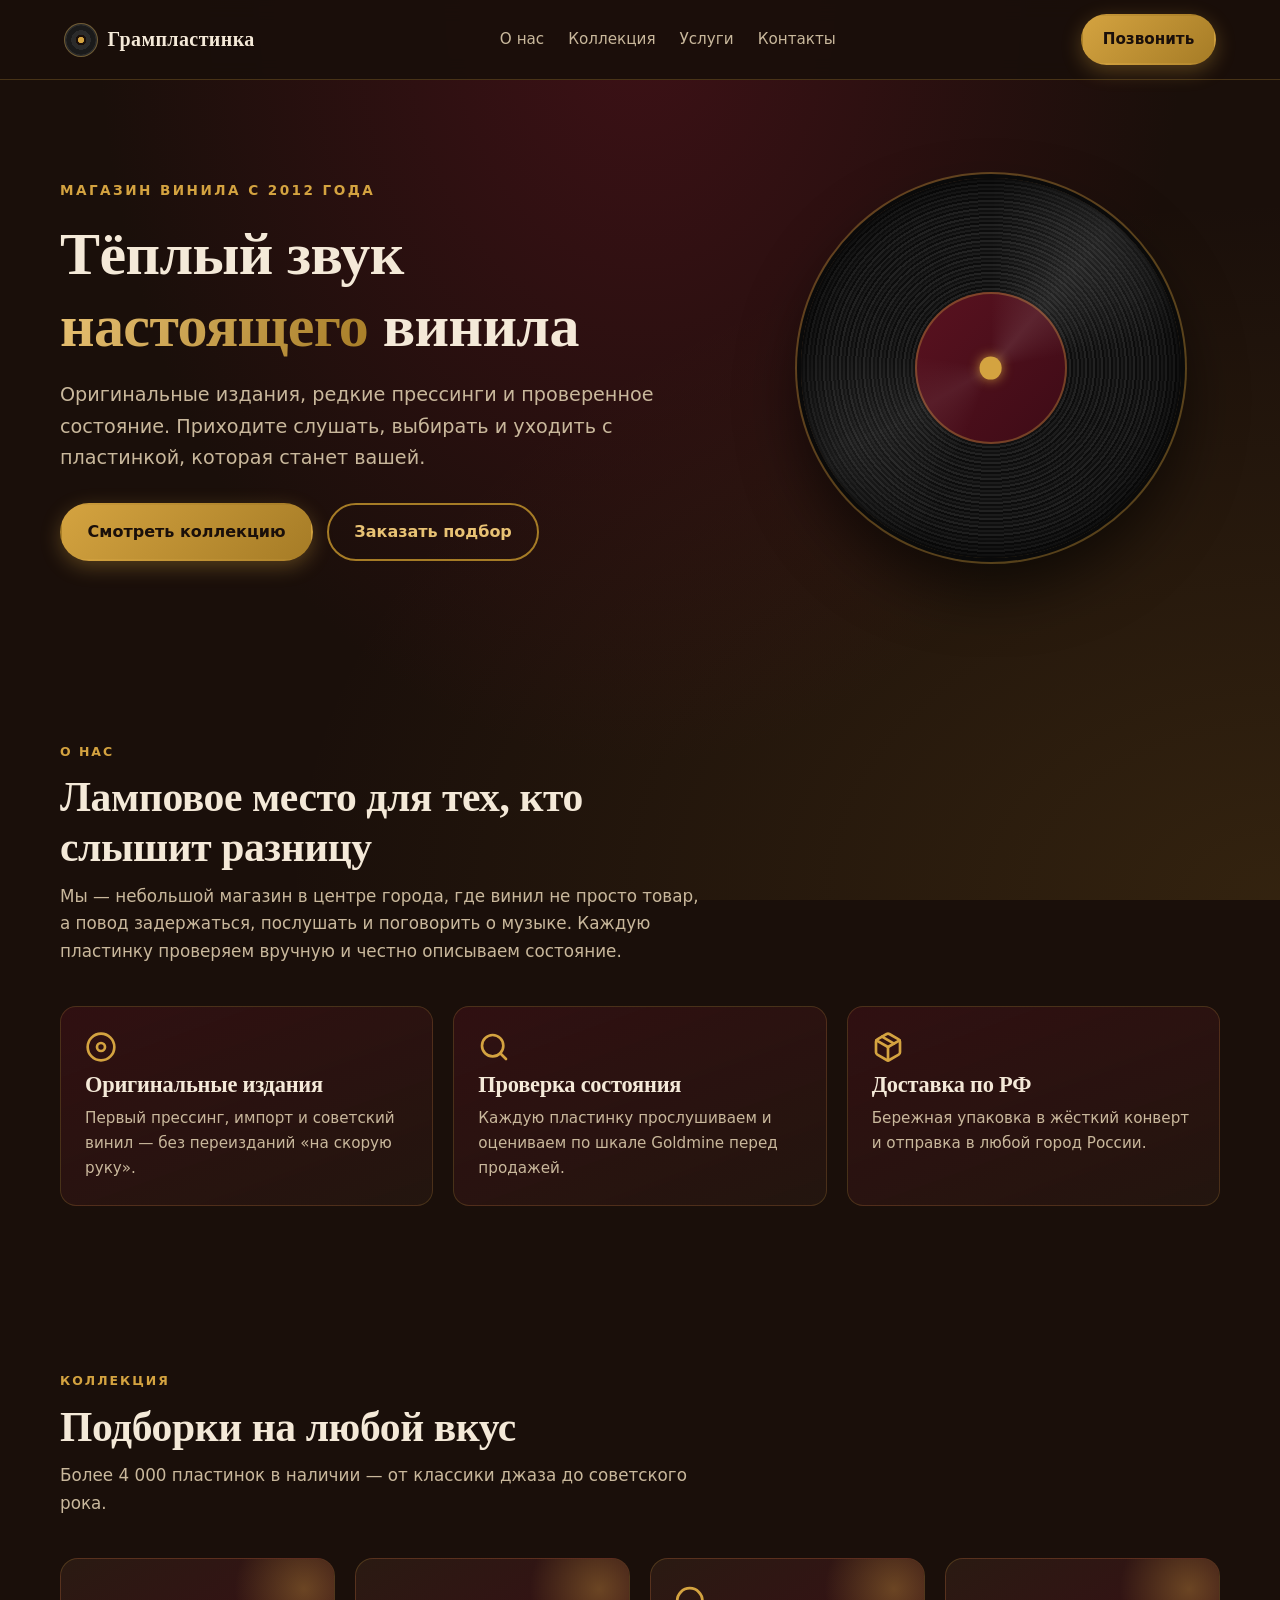
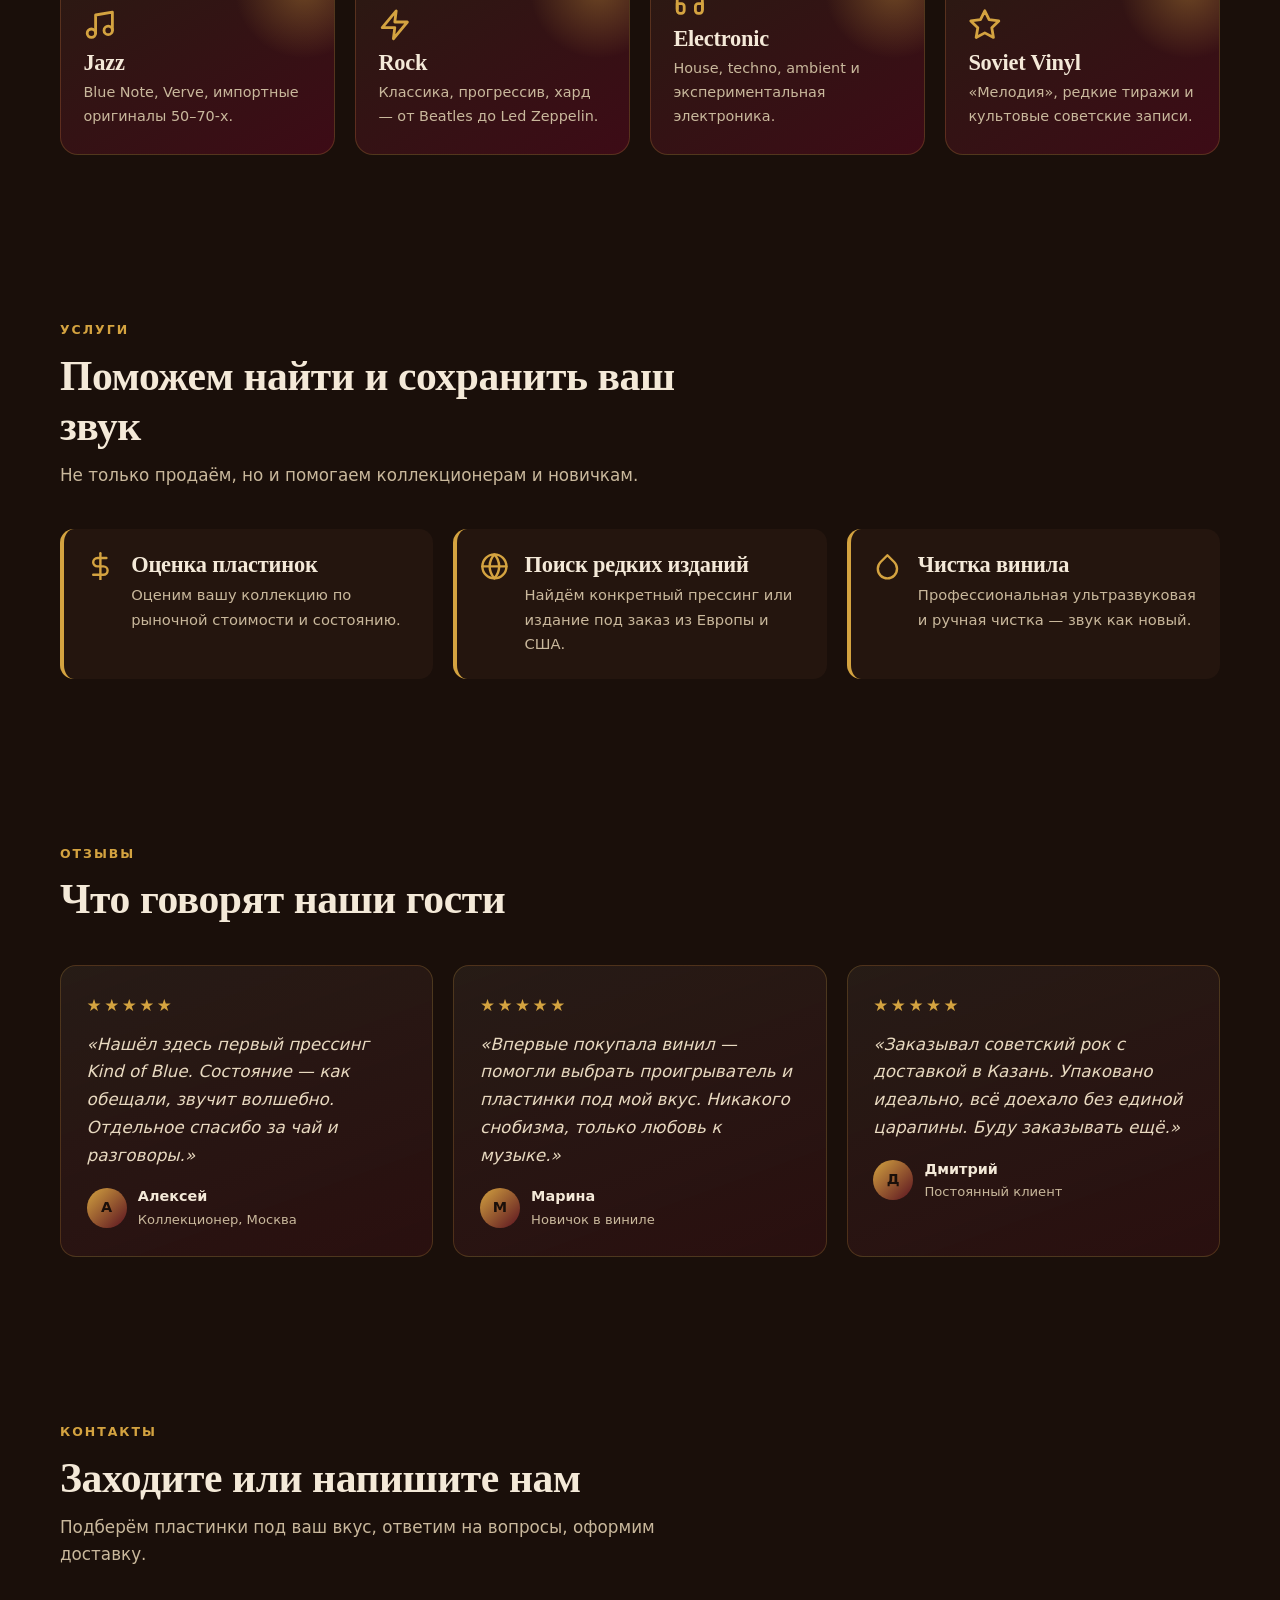
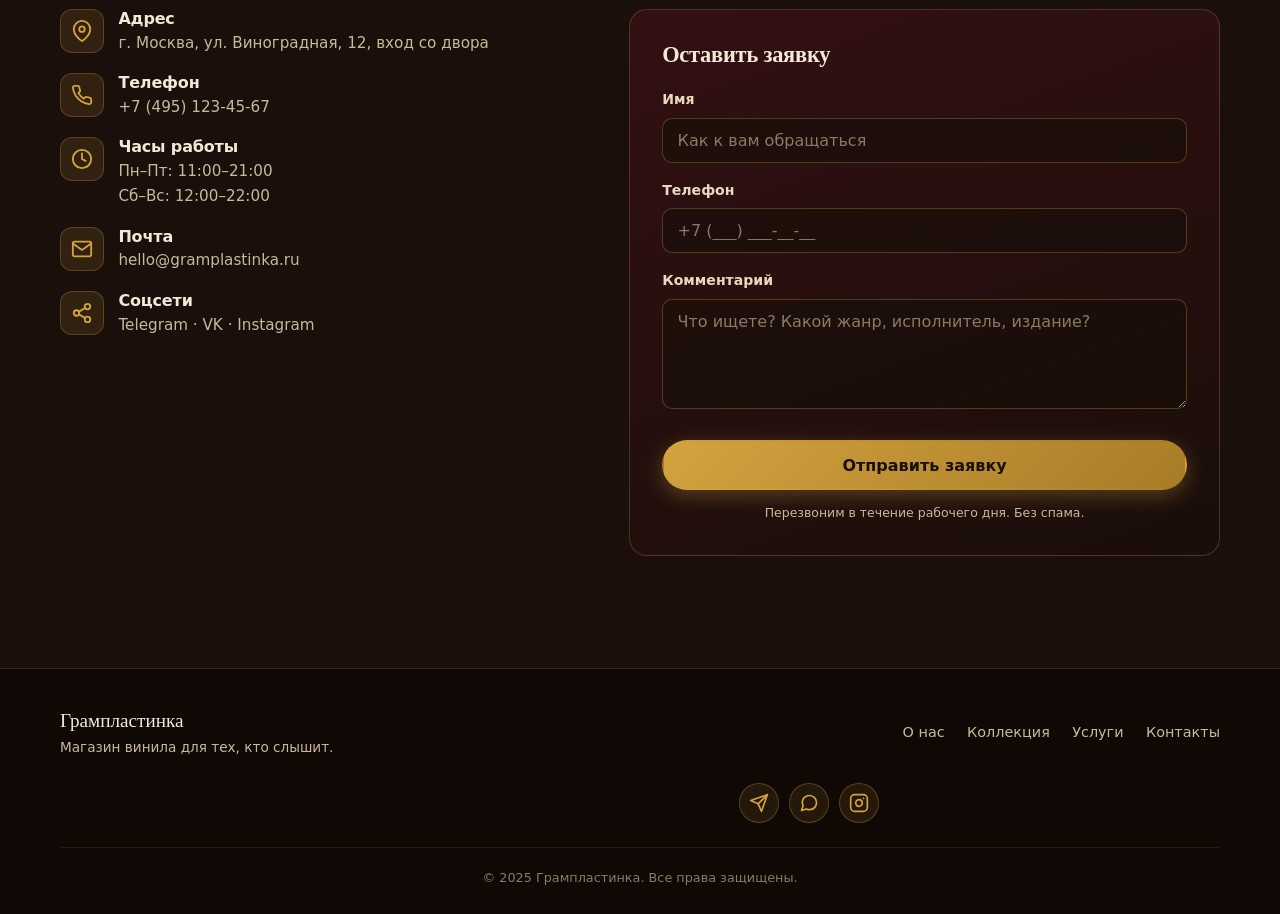
==== index.html @ df9590f8 "Добавлены файлы проекта" ====
<!DOCTYPE html>
<html lang="ru">
<head>
  <meta charset="UTF-8">
  <meta name="viewport" content="width=device-width, initial-scale=1.0">
  <title>Грампластинка — магазин винила в Москве | Оригинальные пластинки с 2012 года</title>
  <meta name="description" content="Винтажный магазин виниловых пластинок в Москве — оригинальные издания, проверка состояния по шкале Goldmine, доставка по РФ. Более 4 000 пластинок в наличии.">
  <meta name="theme-color" content="#1a0f0a">

  <!-- Канонический адрес страницы -->
  <link rel="canonical" href="https://gramplastinka.ru/">

  <!-- Favicon -->
  <link rel="icon" type="image/svg+xml" href="favicon.svg">
  <link rel="apple-touch-icon" href="favicon.svg">

  <!-- Open Graph (Facebook, ВКонтакте, Telegram, Одноклассники) -->
  <meta property="og:type" content="website">
  <meta property="og:site_name" content="Грампластинка">
  <meta property="og:locale" content="ru_RU">
  <meta property="og:url" content="https://gramplastinka.ru/">
  <meta property="og:title" content="Грампластинка — магазин винила в Москве">
  <meta property="og:description" content="Оригинальные издания, редкие прессинги и проверенное состояние. Более 4 000 пластинок: джаз, рок, электроника и советский винил. Доставка по РФ.">
  <meta property="og:image" content="https://gramplastinka.ru/favicon.svg">
  <!-- TODO: для идеальной карточки в соцсетях загрузите рекламное изображение 1200×630 (JPG/PNG)
       и замените им og:image и twitter:image ниже. -->

  <!-- Twitter Card -->
  <meta name="twitter:card" content="summary_large_image">
  <meta name="twitter:title" content="Грампластинка — магазин винила в Москве">
  <meta name="twitter:description" content="Оригинальные издания, редкие прессинги и проверенное состояние. Более 4 000 пластинок в наличии, доставка по РФ.">
  <meta name="twitter:image" content="https://gramplastinka.ru/favicon.svg">

  <!-- JSON-LD: локальный бизнес (Store) для Google и поисковых систем -->
  <script type="application/ld+json">
  {
    "@context": "https://schema.org",
    "@type": "Store",
    "name": "Грампластинка",
    "description": "Магазин виниловых пластинок: оригинальные издания, редкие прессинги, оценка и профессиональная чистка винила, доставка по России.",
    "url": "https://gramplastinka.ru/",
    "image": "https://gramplastinka.ru/favicon.svg",
    "telephone": "+7 495 123-45-67",
    "email": "hello@gramplastinka.ru",
    "priceRange": "₽₽",
    "currenciesAccepted": "RUB",
    "foundingDate": "2012",
    "address": {
      "@type": "PostalAddress",
      "streetAddress": "ул. Виноградная, 12",
      "addressLocality": "Москва",
      "addressRegion": "Москва",
      "addressCountry": "RU"
    },
    "openingHours": "Mo-Fr 11:00-21:00, Sa-Su 12:00-22:00",
    "openingHoursSpecification": [
      {
        "@type": "OpeningHoursSpecification",
        "dayOfWeek": ["Monday", "Tuesday", "Wednesday", "Thursday", "Friday"],
        "opens": "11:00",
        "closes": "21:00"
      },
      {
        "@type": "OpeningHoursSpecification",
        "dayOfWeek": ["Saturday", "Sunday"],
        "opens": "12:00",
        "closes": "22:00"
      }
    ],
    "sameAs": [
      "https://t.me/gramplastinka",
      "https://vk.com/gramplastinka",
      "https://www.instagram.com/gramplastinka"
    ]
  }
  </script>
  <style>
    /* ===== СБРОС И БАЗА ===== */
    *, *::before, *::after { box-sizing: border-box; margin: 0; padding: 0; }

    :root {
      --burgundy: #5a1220;
      --burgundy-dark: #3d0b16;
      --brown: #2a1a12;
      --brown-deep: #1a0f0a;
      --cream: #f4e9d8;
      --cream-soft: #e8d9c0;
      --gold: #d4a340;
      --gold-light: #e8c274;
      --gold-dark: #a67c26;
      --text: #f4e9d8;
      --text-muted: #c9b89c;
    }

    html { scroll-behavior: smooth; }

    body {
      font-family: system-ui, -apple-system, "Segoe UI", Roboto, sans-serif;
      font-size: clamp(0.95rem, 0.9rem + 0.3vw, 1.05rem);
      line-height: 1.65;
      color: var(--text);
      background-color: var(--brown-deep);
      background-image:
        radial-gradient(ellipse at top, rgba(90, 18, 32, 0.55), transparent 60%),
        radial-gradient(ellipse at bottom right, rgba(166, 124, 38, 0.18), transparent 55%);
      background-attachment: fixed;
      min-width: 320px;
    }

    h1, h2, h3 {
      font-family: Georgia, "Times New Roman", serif;
      line-height: 1.2;
      letter-spacing: -0.01em;
    }

    h1 { font-size: clamp(2rem, 1.3rem + 3.6vw, 3.75rem); }
    h2 { font-size: clamp(1.6rem, 1.2rem + 1.8vw, 2.6rem); }
    h3 { font-size: clamp(1.15rem, 1rem + 0.6vw, 1.4rem); }

    p { color: var(--text-muted); }

    a { color: var(--gold-light); text-decoration: none; transition: color 0.25s ease; }
    a:hover { color: var(--gold); }

    /* Фокус — заметная золотая обводка */
    a:focus-visible,
    button:focus-visible,
    input:focus-visible,
    textarea:focus-visible {
      outline: 3px solid var(--gold);
      outline-offset: 3px;
      border-radius: 4px;
    }

    img { max-width: 100%; display: block; }

    /* ===== КОНТЕЙНЕР ===== */
    .container {
      width: 100%;
      max-width: 1200px;
      margin: 0 auto;
      padding: 0 1.25rem;
    }

    /* ===== ОБЩИЕ КНОПКИ ===== */
    .btn {
      display: inline-block;
      padding: 0.85em 1.6em;
      font-family: inherit;
      font-size: 1rem;
      font-weight: 600;
      text-align: center;
      border-radius: 999px;
      border: 2px solid transparent;
      cursor: pointer;
      transition: transform 0.2s ease, box-shadow 0.25s ease, background 0.25s ease, color 0.25s ease, border-color 0.25s ease;
    }
    .btn-primary {
      background: linear-gradient(135deg, var(--gold), var(--gold-dark));
      color: var(--brown-deep);
      box-shadow: 0 6px 20px rgba(212, 163, 64, 0.32);
    }
    .btn-primary:hover {
      transform: translateY(-2px);
      box-shadow: 0 10px 28px rgba(212, 163, 64, 0.5);
      background: linear-gradient(135deg, var(--gold-light), var(--gold));
      color: var(--brown-deep);
    }
    .btn-ghost {
      background: transparent;
      color: var(--gold-light);
      border-color: var(--gold-dark);
    }
    .btn-ghost:hover {
      background: rgba(212, 163, 64, 0.12);
      color: var(--gold);
      border-color: var(--gold);
      transform: translateY(-2px);
    }

    /* ===== HEADER ===== */
    .site-header {
      position: sticky;
      top: 0;
      z-index: 50;
      background: rgba(26, 15, 10, 0.92);
      backdrop-filter: blur(10px);
      border-bottom: 1px solid rgba(212, 163, 64, 0.25);
    }

    .header-inner {
      display: flex;
      flex-wrap: wrap;
      align-items: center;
      gap: 0.75rem 1.25rem;
      padding: 0.85rem 1.25rem;
      max-width: 1200px;
      margin: 0 auto;
    }

    /* Логотип */
    .logo {
      display: flex;
      align-items: center;
      gap: 0.6rem;
      font-family: Georgia, serif;
      font-size: 1.25rem;
      font-weight: 700;
      color: var(--cream);
      letter-spacing: 0.02em;
      flex-shrink: 0;
    }
    .logo:hover { color: var(--gold-light); }

    .logo-vinyl {
      width: 34px;
      height: 34px;
      border-radius: 50%;
      background:
        radial-gradient(circle at center, var(--gold) 0 12%, var(--brown-deep) 13% 22%, #2b2b2b 23% 40%, #1a1a1a 41% 60%, #2b2b2b 61% 80%, var(--brown-deep) 81%);
      box-shadow: inset 0 0 0 1px rgba(212, 163, 64, 0.4);
      flex-shrink: 0;
    }

    /* Навигация — flex-wrap на мобильных, аккуратный ряд на десктопе */
    .main-nav {
      order: 3;
      flex-basis: 100%;
      width: 100%;
    }
    .main-nav ul {
      display: flex;
      flex-wrap: wrap;
      gap: 0.25rem 1.1rem;
      list-style: none;
      justify-content: center;
      padding: 0.4rem 0 0.2rem;
      border-top: 1px solid rgba(212, 163, 64, 0.15);
    }
    .main-nav a {
      display: block;
      padding: 0.4rem 0.2rem;
      font-size: 0.95rem;
      font-weight: 500;
      color: var(--text-muted);
      position: relative;
    }
    .main-nav a::after {
      content: "";
      position: absolute;
      left: 0; bottom: 0;
      width: 0;
      height: 2px;
      background: var(--gold);
      transition: width 0.25s ease;
    }
    .main-nav a:hover { color: var(--cream); }
    .main-nav a:hover::after { width: 100%; }

    .header-cta { margin-left: auto; padding: 0.7em 1.3em; font-size: 0.95rem; }

    /* ===== HERO ===== */
    .hero {
      position: relative;
      overflow: hidden;
      padding: clamp(3rem, 8vw, 6rem) 0;
    }
    .hero-inner {
      display: grid;
      gap: 2.5rem;
      align-items: center;
    }
    .hero-eyebrow {
      display: inline-block;
      font-size: 0.85rem;
      font-weight: 600;
      letter-spacing: 0.18em;
      text-transform: uppercase;
      color: var(--gold);
      margin-bottom: 1rem;
    }
    .hero h1 {
      color: var(--cream);
      margin-bottom: 1.1rem;
    }
    .hero h1 em {
      font-style: normal;
      background: linear-gradient(120deg, var(--gold-light), var(--gold-dark));
      -webkit-background-clip: text;
      background-clip: text;
      -webkit-text-fill-color: transparent;
      color: var(--gold);
    }
    .hero-sub {
      font-size: clamp(1rem, 0.95rem + 0.4vw, 1.2rem);
      max-width: 52ch;
      margin-bottom: 1.8rem;
    }
    .hero-actions {
      display: flex;
      flex-wrap: wrap;
      gap: 0.85rem;
    }

    /* Визуал — виниловая пластинка на CSS */
    .hero-visual {
      display: flex;
      justify-content: center;
      align-items: center;
      position: relative;
    }
    .vinyl {
      width: clamp(220px, 60vw, 380px);
      aspect-ratio: 1;
      border-radius: 50%;
      position: relative;
      background:
        repeating-radial-gradient(circle at center,
          #0d0d0d 0 2px,
          #1c1c1c 2px 4px,
          #111 4px 6px,
          #222 6px 8px);
      box-shadow:
        0 0 0 4px #0a0a0a,
        0 0 0 6px rgba(212, 163, 64, 0.35),
        0 30px 60px rgba(0, 0, 0, 0.6),
        inset 0 0 40px rgba(0, 0, 0, 0.8);
      animation: spin 22s linear infinite;
    }
    .vinyl::before {
      content: "";
      position: absolute;
      inset: 30%;
      border-radius: 50%;
      background: linear-gradient(135deg, var(--burgundy), var(--burgundy-dark));
      box-shadow: inset 0 0 0 2px rgba(212, 163, 64, 0.35);
    }
    .vinyl::after {
      content: "";
      position: absolute;
      top: 50%; left: 50%;
      width: 6%;
      aspect-ratio: 1;
      border-radius: 50%;
      background: var(--gold);
      transform: translate(-50%, -50%);
      box-shadow: 0 0 12px rgba(212, 163, 64, 0.8);
    }
    .vinyl-shine {
      position: absolute;
      inset: 0;
      border-radius: 50%;
      background: conic-gradient(from 0deg,
        transparent 0deg,
        rgba(255, 255, 255, 0.09) 40deg,
        transparent 80deg,
        transparent 200deg,
        rgba(255, 255, 255, 0.06) 240deg,
        transparent 280deg);
      pointer-events: none;
      animation: spin 22s linear infinite;
    }
    @keyframes spin { to { transform: rotate(360deg); } }
    @media (prefers-reduced-motion: reduce) {
      .vinyl, .vinyl-shine { animation: none; }
    }

    /* ===== СЕКЦИИ ===== */
    section { padding: clamp(2.8rem, 7vw, 5rem) 0; scroll-margin-top: 80px; }

    .section-head {
      max-width: 60ch;
      margin-bottom: 2.5rem;
    }
    .section-head h2 { color: var(--cream); margin-bottom: 0.6rem; }
    .section-tag {
      display: inline-block;
      font-size: 0.78rem;
      font-weight: 700;
      letter-spacing: 0.16em;
      text-transform: uppercase;
      color: var(--gold);
      margin-bottom: 0.7rem;
    }

    /* ===== О МАГАЗИНЕ ===== */
    .about-grid {
      display: grid;
      gap: 1.25rem;
      margin-top: 2rem;
    }
    .feature {
      background: linear-gradient(160deg, rgba(90, 18, 32, 0.35), rgba(42, 26, 18, 0.6));
      border: 1px solid rgba(212, 163, 64, 0.2);
      border-radius: 16px;
      padding: 1.5rem;
      transition: transform 0.25s ease, border-color 0.25s ease, box-shadow 0.25s ease;
    }
    .feature:hover {
      transform: translateY(-4px);
      border-color: rgba(212, 163, 64, 0.5);
      box-shadow: 0 14px 30px rgba(0, 0, 0, 0.35);
    }
    .feature-icon {
      width: 2rem;
      height: 2rem;
      display: block;
      margin-bottom: 0.6rem;
      color: var(--gold);
    }
    .feature h3 { color: var(--cream); margin-bottom: 0.4rem; }
    .feature p { font-size: 0.95rem; }

    /* ===== КОЛЛЕКЦИЯ ===== */
    .collection-grid {
      display: grid;
      gap: 1.25rem;
      grid-template-columns: 1fr;
    }
    .genre-card {
      position: relative;
      border-radius: 18px;
      padding: 1.6rem 1.4rem;
      overflow: hidden;
      border: 1px solid rgba(212, 163, 64, 0.22);
      background: linear-gradient(150deg, var(--brown) 0%, var(--burgundy-dark) 100%);
      transition: transform 0.3s ease, box-shadow 0.3s ease, border-color 0.3s ease;
      min-height: 180px;
      display: flex;
      flex-direction: column;
      justify-content: flex-end;
    }
    .genre-card::before {
      content: "";
      position: absolute;
      top: -40px; right: -40px;
      width: 140px; height: 140px;
      border-radius: 50%;
      background: radial-gradient(circle, rgba(212, 163, 64, 0.35), transparent 70%);
      transition: transform 0.4s ease;
    }
    .genre-card:hover {
      transform: translateY(-6px);
      border-color: var(--gold);
      box-shadow: 0 18px 40px rgba(0, 0, 0, 0.45);
    }
    .genre-card:hover::before { transform: scale(1.4); }
    .genre-icon { width: 2.1rem; height: 2.1rem; display: block; margin-bottom: 0.5rem; color: var(--gold); }
    .genre-card h3 { color: var(--cream); position: relative; }
    .genre-card p { font-size: 0.9rem; position: relative; margin-top: 0.3rem; }

    /* ===== УСЛУГИ ===== */
    .services-grid {
      display: grid;
      gap: 1.25rem;
    }
    .service {
      display: flex;
      gap: 1rem;
      align-items: flex-start;
      padding: 1.4rem;
      border-radius: 14px;
      background: rgba(42, 26, 18, 0.65);
      border-left: 4px solid var(--gold);
      transition: background 0.25s ease, transform 0.25s ease;
    }
    .service:hover {
      background: rgba(90, 18, 32, 0.45);
      transform: translateX(4px);
    }
    .service-icon { width: 1.8rem; height: 1.8rem; flex-shrink: 0; color: var(--gold); }
    .service h3 { color: var(--cream); margin-bottom: 0.3rem; }
    .service p { font-size: 0.92rem; }

    /* ===== ОТЗЫВЫ ===== */
    .reviews-grid {
      display: grid;
      gap: 1.25rem;
    }
    .review {
      background: linear-gradient(160deg, rgba(244, 233, 216, 0.06), rgba(90, 18, 32, 0.25));
      border: 1px solid rgba(212, 163, 64, 0.22);
      border-radius: 16px;
      padding: 1.6rem;
      transition: border-color 0.25s ease, transform 0.25s ease;
    }
    .review:hover { border-color: var(--gold); transform: translateY(-3px); }
    .review-stars { color: var(--gold); letter-spacing: 0.15em; margin-bottom: 0.7rem; }
    .review-text { color: var(--cream-soft); font-style: italic; margin-bottom: 1rem; }
    .review-author {
      display: flex;
      align-items: center;
      gap: 0.7rem;
      font-size: 0.9rem;
    }
    .review-avatar {
      width: 40px; height: 40px;
      border-radius: 50%;
      display: grid;
      place-items: center;
      background: linear-gradient(135deg, var(--gold), var(--burgundy));
      color: var(--brown-deep);
      font-weight: 700;
      flex-shrink: 0;
    }
    .review-name { color: var(--cream); font-weight: 600; }
    .review-role { color: var(--text-muted); font-size: 0.82rem; }

    /* ===== КОНТАКТЫ ===== */
    .contact-wrap {
      display: grid;
      gap: 2rem;
    }
    .contact-info { display: grid; gap: 1.1rem; }
    .contact-item {
      display: flex;
      gap: 0.9rem;
      align-items: flex-start;
    }
    .contact-item .ci-icon {
      width: 44px; height: 44px;
      display: grid;
      place-items: center;
      border-radius: 12px;
      background: rgba(212, 163, 64, 0.12);
      border: 1px solid rgba(212, 163, 64, 0.28);
      flex-shrink: 0;
      color: var(--gold);
    }
    .ci-icon svg { width: 22px; height: 22px; }
    .contact-item h3 {
      font-size: 1rem;
      color: var(--cream);
      margin-bottom: 0.15rem;
      font-family: system-ui, sans-serif;
      font-weight: 600;
    }
    .contact-item p, .contact-item a { font-size: 0.95rem; color: var(--text-muted); }
    .contact-item a:hover { color: var(--gold); }

    /* Форма */
    .contact-form {
      background: linear-gradient(160deg, rgba(90, 18, 32, 0.4), rgba(26, 15, 10, 0.7));
      border: 1px solid rgba(212, 163, 64, 0.25);
      border-radius: 18px;
      padding: clamp(1.4rem, 4vw, 2rem);
    }
    .contact-form h3 { color: var(--cream); margin-bottom: 1.2rem; }
    .form-field { margin-bottom: 1rem; }
    .form-field label {
      display: block;
      font-size: 0.88rem;
      font-weight: 600;
      color: var(--cream-soft);
      margin-bottom: 0.4rem;
    }
    .form-field input,
    .form-field textarea {
      width: 100%;
      padding: 0.75rem 0.9rem;
      font-family: inherit;
      font-size: 1rem;
      color: var(--cream);
      background: rgba(26, 15, 10, 0.75);
      border: 1px solid rgba(212, 163, 64, 0.3);
      border-radius: 10px;
      transition: border-color 0.2s ease, background 0.2s ease;
    }
    .form-field input::placeholder,
    .form-field textarea::placeholder { color: #8a7a63; }
    .form-field input:focus,
    .form-field textarea:focus {
      border-color: var(--gold);
      background: rgba(26, 15, 10, 0.95);
      outline: none;
    }
    .form-field textarea { resize: vertical; min-height: 110px; }
    .contact-form .btn { width: 100%; margin-top: 0.4rem; }
    .form-note { font-size: 0.78rem; color: var(--text-muted); margin-top: 0.8rem; text-align: center; }

    /* ===== FOOTER ===== */
    .site-footer {
      background: rgba(15, 8, 5, 0.9);
      border-top: 1px solid rgba(212, 163, 64, 0.2);
      padding: 2.2rem 0 1.6rem;
      margin-top: 2rem;
    }
    .footer-inner {
      display: grid;
      gap: 1.5rem;
      text-align: center;
    }
    .footer-brand {
      font-family: Georgia, serif;
      font-size: 1.2rem;
      color: var(--cream);
      margin-bottom: 0.4rem;
    }
    .footer-links {
      display: flex;
      flex-wrap: wrap;
      gap: 0.6rem 1.4rem;
      justify-content: center;
      list-style: none;
    }
    .footer-links a { color: var(--text-muted); font-size: 0.9rem; }
    .footer-links a:hover { color: var(--gold); }
    .footer-social {
      display: flex;
      gap: 0.6rem;
      justify-content: center;
    }
    .footer-social a {
      width: 40px; height: 40px;
      display: grid;
      place-items: center;
      border-radius: 50%;
      background: rgba(212, 163, 64, 0.1);
      border: 1px solid rgba(212, 163, 64, 0.3);
      color: var(--gold);
      transition: background 0.25s ease, transform 0.25s ease;
    }
    .footer-social a svg { width: 20px; height: 20px; }
    .footer-social a:hover { background: rgba(212, 163, 64, 0.25); transform: translateY(-3px); }
    .footer-copy {
      font-size: 0.8rem;
      color: #8a7a63;
      padding-top: 1.2rem;
      border-top: 1px solid rgba(212, 163, 64, 0.12);
    }

    /* ===== АДАПТИВ: ПЛАНШЕТ (≥768px) ===== */
    @media (min-width: 768px) {
      .header-inner { flex-wrap: nowrap; padding: 0.9rem 1.5rem; }
      .main-nav { order: 0; flex-basis: auto; width: auto; margin: 0 auto; }
      .main-nav ul { border-top: none; padding: 0; }
      .header-cta { margin-left: 0; }

      .hero-inner { grid-template-columns: 1.15fr 0.85fr; gap: 3rem; }

      .about-grid { grid-template-columns: repeat(3, 1fr); }
      .collection-grid { grid-template-columns: repeat(2, 1fr); }
      .services-grid { grid-template-columns: repeat(2, 1fr); }
      .reviews-grid { grid-template-columns: repeat(2, 1fr); }

      .contact-wrap { grid-template-columns: 1fr 1.1fr; align-items: start; }

      .footer-inner { grid-template-columns: 1fr auto; text-align: left; align-items: center; }
      .footer-brand { margin-bottom: 0; }
      .footer-center { text-align: center; }
      .footer-social { justify-content: flex-end; }
      .footer-copy { grid-column: 1 / -1; text-align: center; }
    }

    /* ===== АДАПТИВ: ДЕСКТОП (≥1200px) ===== */
    @media (min-width: 1200px) {
      .collection-grid { grid-template-columns: repeat(4, 1fr); }
      .services-grid { grid-template-columns: repeat(3, 1fr); }
      .reviews-grid { grid-template-columns: repeat(3, 1fr); }
      .hero-inner { gap: 5rem; }
    }

    /* Уважение к reduced-motion */
    @media (prefers-reduced-motion: reduce) {
      html { scroll-behavior: auto; }
      * { transition: none !important; }
    }
  </style>
</head>
<body>

  <!-- ===== HEADER / НАВИГАЦИЯ ===== -->
  <header class="site-header">
    <div class="header-inner">
      <a href="#top" class="logo" aria-label="Грампластинка — на главную">
        <span class="logo-vinyl" aria-hidden="true"></span>
        Грампластинка
      </a>

      <nav class="main-nav" aria-label="Основная навигация">
        <ul>
          <li><a href="#about">О нас</a></li>
          <li><a href="#collection">Коллекция</a></li>
          <li><a href="#services">Услуги</a></li>
          <li><a href="#contacts">Контакты</a></li>
        </ul>
      </nav>

      <a href="#contacts" class="btn btn-primary header-cta">Позвонить</a>
    </div>
  </header>

  <main id="top">

    <!-- ===== HERO ===== -->
    <section class="hero" aria-labelledby="hero-title">
      <div class="container hero-inner">
        <div class="hero-text">
          <span class="hero-eyebrow">Магазин винила с 2012 года</span>
          <h1 id="hero-title">Тёплый звук <em>настоящего</em> винила</h1>
          <p class="hero-sub">
            Оригинальные издания, редкие прессинги и проверенное состояние.
            Приходите слушать, выбирать и уходить с пластинкой, которая станет вашей.
          </p>
          <div class="hero-actions">
            <a href="#collection" class="btn btn-primary">Смотреть коллекцию</a>
            <a href="#contacts" class="btn btn-ghost">Заказать подбор</a>
          </div>
        </div>

        <!-- Визуал: пластинка на чистом CSS -->
        <div class="hero-visual" aria-hidden="true">
          <div class="vinyl">
            <span class="vinyl-shine"></span>
          </div>
        </div>
      </div>
    </section>

    <!-- ===== О МАГАЗИНЕ ===== -->
    <section id="about" aria-labelledby="about-title">
      <div class="container">
        <div class="section-head">
          <span class="section-tag">О нас</span>
          <h2 id="about-title">Ламповое место для тех, кто слышит разницу</h2>
          <p>
            Мы — небольшой магазин в центре города, где винил не просто товар, а повод
            задержаться, послушать и поговорить о музыке. Каждую пластинку проверяем
            вручную и честно описываем состояние.
          </p>
        </div>

        <div class="about-grid">
          <article class="feature">
            <svg class="feature-icon" viewBox="0 0 24 24" fill="none" stroke="currentColor" stroke-width="2" stroke-linecap="round" stroke-linejoin="round" aria-hidden="true"><circle cx="12" cy="12" r="10"></circle><circle cx="12" cy="12" r="3"></circle></svg>
            <h3>Оригинальные издания</h3>
            <p>Первый прессинг, импорт и советский винил — без переизданий «на скорую руку».</p>
          </article>
          <article class="feature">
            <svg class="feature-icon" viewBox="0 0 24 24" fill="none" stroke="currentColor" stroke-width="2" stroke-linecap="round" stroke-linejoin="round" aria-hidden="true"><circle cx="11" cy="11" r="8"></circle><line x1="21" y1="21" x2="16.65" y2="16.65"></line></svg>
            <h3>Проверка состояния</h3>
            <p>Каждую пластинку прослушиваем и оцениваем по шкале Goldmine перед продажей.</p>
          </article>
          <article class="feature">
            <svg class="feature-icon" viewBox="0 0 24 24" fill="none" stroke="currentColor" stroke-width="2" stroke-linecap="round" stroke-linejoin="round" aria-hidden="true"><line x1="16.5" y1="9.4" x2="7.5" y2="4.21"></line><path d="M21 16V8a2 2 0 0 0-1-1.73l-7-4a2 2 0 0 0-2 0l-7 4A2 2 0 0 0 3 8v8a2 2 0 0 0 1 1.73l7 4a2 2 0 0 0 2 0l7-4A2 2 0 0 0 21 16z"></path><polyline points="3.27 6.96 12 12.01 20.73 6.96"></polyline><line x1="12" y1="22.08" x2="12" y2="12"></line></svg>
            <h3>Доставка по РФ</h3>
            <p>Бережная упаковка в жёсткий конверт и отправка в любой город России.</p>
          </article>
        </div>
      </div>
    </section>

    <!-- ===== КОЛЛЕКЦИЯ / КАТЕГОРИИ ===== -->
    <section id="collection" aria-labelledby="collection-title">
      <div class="container">
        <div class="section-head">
          <span class="section-tag">Коллекция</span>
          <h2 id="collection-title">Подборки на любой вкус</h2>
          <p>Более 4 000 пластинок в наличии — от классики джаза до советского рока.</p>
        </div>

        <div class="collection-grid">
          <article class="genre-card">
            <svg class="genre-icon" viewBox="0 0 24 24" fill="none" stroke="currentColor" stroke-width="2" stroke-linecap="round" stroke-linejoin="round" aria-hidden="true"><path d="M9 18V5l12-2v13"></path><circle cx="6" cy="18" r="3"></circle><circle cx="18" cy="16" r="3"></circle></svg>
            <h3>Jazz</h3>
            <p>Blue Note, Verve, импортные оригиналы 50–70-х.</p>
          </article>
          <article class="genre-card">
            <svg class="genre-icon" viewBox="0 0 24 24" fill="none" stroke="currentColor" stroke-width="2" stroke-linecap="round" stroke-linejoin="round" aria-hidden="true"><polygon points="13 2 3 14 12 14 11 22 21 10 12 10 13 2"></polygon></svg>
            <h3>Rock</h3>
            <p>Классика, прогрессив, хард — от Beatles до Led Zeppelin.</p>
          </article>
          <article class="genre-card">
            <svg class="genre-icon" viewBox="0 0 24 24" fill="none" stroke="currentColor" stroke-width="2" stroke-linecap="round" stroke-linejoin="round" aria-hidden="true"><path d="M3 18v-6a9 9 0 0 1 18 0v6"></path><path d="M21 19a2 2 0 0 1-2 2h-1a2 2 0 0 1-2-2v-3a2 2 0 0 1 2-2h3zM3 19a2 2 0 0 0 2 2h1a2 2 0 0 0 2-2v-3a2 2 0 0 0-2-2H3z"></path></svg>
            <h3>Electronic</h3>
            <p>House, techno, ambient и экспериментальная электроника.</p>
          </article>
          <article class="genre-card">
            <svg class="genre-icon" viewBox="0 0 24 24" fill="none" stroke="currentColor" stroke-width="2" stroke-linecap="round" stroke-linejoin="round" aria-hidden="true"><polygon points="12 2 15.09 8.26 22 9.27 17 14.14 18.18 21.02 12 17.77 5.82 21.02 7 14.14 2 9.27 8.91 8.26 12 2"></polygon></svg>
            <h3>Soviet Vinyl</h3>
            <p>«Мелодия», редкие тиражи и культовые советские записи.</p>
          </article>
        </div>
      </div>
    </section>

    <!-- ===== УСЛУГИ ===== -->
    <section id="services" aria-labelledby="services-title">
      <div class="container">
        <div class="section-head">
          <span class="section-tag">Услуги</span>
          <h2 id="services-title">Поможем найти и сохранить ваш звук</h2>
          <p>Не только продаём, но и помогаем коллекционерам и новичкам.</p>
        </div>

        <div class="services-grid">
          <article class="service">
            <svg class="service-icon" viewBox="0 0 24 24" fill="none" stroke="currentColor" stroke-width="2" stroke-linecap="round" stroke-linejoin="round" aria-hidden="true"><line x1="12" y1="1" x2="12" y2="23"></line><path d="M17 5H9.5a3.5 3.5 0 0 0 0 7h5a3.5 3.5 0 0 1 0 7H6"></path></svg>
            <div>
              <h3>Оценка пластинок</h3>
              <p>Оценим вашу коллекцию по рыночной стоимости и состоянию.</p>
            </div>
          </article>
          <article class="service">
            <svg class="service-icon" viewBox="0 0 24 24" fill="none" stroke="currentColor" stroke-width="2" stroke-linecap="round" stroke-linejoin="round" aria-hidden="true"><circle cx="12" cy="12" r="10"></circle><line x1="2" y1="12" x2="22" y2="12"></line><path d="M12 2a15.3 15.3 0 0 1 4 10 15.3 15.3 0 0 1-4 10 15.3 15.3 0 0 1-4-10 15.3 15.3 0 0 1 4-10z"></path></svg>
            <div>
              <h3>Поиск редких изданий</h3>
              <p>Найдём конкретный прессинг или издание под заказ из Европы и США.</p>
            </div>
          </article>
          <article class="service">
            <svg class="service-icon" viewBox="0 0 24 24" fill="none" stroke="currentColor" stroke-width="2" stroke-linecap="round" stroke-linejoin="round" aria-hidden="true"><path d="M12 2.69l5.66 5.66a8 8 0 1 1-11.31 0z"></path></svg>
            <div>
              <h3>Чистка винила</h3>
              <p>Профессиональная ультразвуковая и ручная чистка — звук как новый.</p>
            </div>
          </article>
        </div>
      </div>
    </section>

    <!-- ===== ОТЗЫВЫ ===== -->
    <section id="reviews" aria-labelledby="reviews-title">
      <div class="container">
        <div class="section-head">
          <span class="section-tag">Отзывы</span>
          <h2 id="reviews-title">Что говорят наши гости</h2>
        </div>

        <div class="reviews-grid">
          <article class="review">
            <div class="review-stars" aria-label="Оценка 5 из 5">★★★★★</div>
            <p class="review-text">
              «Нашёл здесь первый прессинг Kind of Blue. Состояние — как обещали,
              звучит волшебно. Отдельное спасибо за чай и разговоры.»
            </p>
            <div class="review-author">
              <span class="review-avatar" aria-hidden="true">А</span>
              <div>
                <div class="review-name">Алексей</div>
                <div class="review-role">Коллекционер, Москва</div>
              </div>
            </div>
          </article>

          <article class="review">
            <div class="review-stars" aria-label="Оценка 5 из 5">★★★★★</div>
            <p class="review-text">
              «Впервые покупала винил — помогли выбрать проигрыватель и пластинки
              под мой вкус. Никакого снобизма, только любовь к музыке.»
            </p>
            <div class="review-author">
              <span class="review-avatar" aria-hidden="true">М</span>
              <div>
                <div class="review-name">Марина</div>
                <div class="review-role">Новичок в виниле</div>
              </div>
            </div>
          </article>

          <article class="review">
            <div class="review-stars" aria-label="Оценка 5 из 5">★★★★★</div>
            <p class="review-text">
              «Заказывал советский рок с доставкой в Казань. Упаковано идеально,
              всё доехало без единой царапины. Буду заказывать ещё.»
            </p>
            <div class="review-author">
              <span class="review-avatar" aria-hidden="true">Д</span>
              <div>
                <div class="review-name">Дмитрий</div>
                <div class="review-role">Постоянный клиент</div>
              </div>
            </div>
          </article>
        </div>
      </div>
    </section>

    <!-- ===== КОНТАКТЫ / ФОРМА ===== -->
    <section id="contacts" aria-labelledby="contacts-title">
      <div class="container">
        <div class="section-head">
          <span class="section-tag">Контакты</span>
          <h2 id="contacts-title">Заходите или напишите нам</h2>
          <p>Подберём пластинки под ваш вкус, ответим на вопросы, оформим доставку.</p>
        </div>

        <div class="contact-wrap">
          <!-- Контактная информация -->
          <address class="contact-info" style="font-style: normal;">
            <div class="contact-item">
              <span class="ci-icon" aria-hidden="true"><svg viewBox="0 0 24 24" fill="none" stroke="currentColor" stroke-width="2" stroke-linecap="round" stroke-linejoin="round"><path d="M21 10c0 7-9 13-9 13s-9-6-9-13a9 9 0 0 1 18 0z"></path><circle cx="12" cy="10" r="3"></circle></svg></span>
              <div>
                <h3>Адрес</h3>
                <p>г. Москва, ул. Виноградная, 12, вход со двора</p>
              </div>
            </div>
            <div class="contact-item">
              <span class="ci-icon" aria-hidden="true"><svg viewBox="0 0 24 24" fill="none" stroke="currentColor" stroke-width="2" stroke-linecap="round" stroke-linejoin="round"><path d="M22 16.92v3a2 2 0 0 1-2.18 2 19.79 19.79 0 0 1-8.63-3.07 19.5 19.5 0 0 1-6-6 19.79 19.79 0 0 1-3.07-8.67A2 2 0 0 1 4.11 2h3a2 2 0 0 1 2 1.72 12.84 12.84 0 0 0 .7 2.81 2 2 0 0 1-.45 2.11L8.09 9.91a16 16 0 0 0 6 6l1.27-1.27a2 2 0 0 1 2.11-.45 12.84 12.84 0 0 0 2.81.7A2 2 0 0 1 22 16.92z"></path></svg></span>
              <div>
                <h3>Телефон</h3>
                <p><a href="tel:+74951234567">+7 (495) 123-45-67</a></p>
              </div>
            </div>
            <div class="contact-item">
              <span class="ci-icon" aria-hidden="true"><svg viewBox="0 0 24 24" fill="none" stroke="currentColor" stroke-width="2" stroke-linecap="round" stroke-linejoin="round"><circle cx="12" cy="12" r="10"></circle><polyline points="12 6 12 12 16 14"></polyline></svg></span>
              <div>
                <h3>Часы работы</h3>
                <p>Пн–Пт: 11:00–21:00<br>Сб–Вс: 12:00–22:00</p>
              </div>
            </div>
            <div class="contact-item">
              <span class="ci-icon" aria-hidden="true"><svg viewBox="0 0 24 24" fill="none" stroke="currentColor" stroke-width="2" stroke-linecap="round" stroke-linejoin="round"><path d="M4 4h16c1.1 0 2 .9 2 2v12c0 1.1-.9 2-2 2H4c-1.1 0-2-.9-2-2V6c0-1.1.9-2 2-2z"></path><polyline points="22,6 12,13 2,6"></polyline></svg></span>
              <div>
                <h3>Почта</h3>
                <p><a href="mailto:hello@gramplastinka.ru">hello@gramplastinka.ru</a></p>
              </div>
            </div>
            <div class="contact-item">
              <span class="ci-icon" aria-hidden="true"><svg viewBox="0 0 24 24" fill="none" stroke="currentColor" stroke-width="2" stroke-linecap="round" stroke-linejoin="round"><circle cx="18" cy="5" r="3"></circle><circle cx="6" cy="12" r="3"></circle><circle cx="18" cy="19" r="3"></circle><line x1="8.59" y1="13.51" x2="15.42" y2="17.49"></line><line x1="15.41" y1="6.51" x2="8.59" y2="10.49"></line></svg></span>
              <div>
                <h3>Соцсети</h3>
                <p>
                  <a href="#" aria-label="Telegram">Telegram</a> ·
                  <a href="#" aria-label="VK">VK</a> ·
                  <a href="#" aria-label="Instagram">Instagram</a>
                </p>
              </div>
            </div>
          </address>

          <!-- Форма обратной связи -->
          <form class="contact-form" action="#" method="post" aria-labelledby="form-title">
            <h3 id="form-title">Оставить заявку</h3>
            <div class="form-field">
              <label for="name">Имя</label>
              <input type="text" id="name" name="name" placeholder="Как к вам обращаться" required autocomplete="name">
            </div>
            <div class="form-field">
              <label for="phone">Телефон</label>
              <input type="tel" id="phone" name="phone" placeholder="+7 (___) ___-__-__" required autocomplete="tel">
            </div>
            <div class="form-field">
              <label for="comment">Комментарий</label>
              <textarea id="comment" name="comment" placeholder="Что ищете? Какой жанр, исполнитель, издание?" rows="4"></textarea>
            </div>
            <button type="submit" class="btn btn-primary">Отправить заявку</button>
            <p class="form-note">Перезвоним в течение рабочего дня. Без спама.</p>
          </form>
        </div>
      </div>
    </section>

  </main>

  <!-- ===== FOOTER ===== -->
  <footer class="site-footer">
    <div class="container footer-inner">
      <div>
        <div class="footer-brand">Грампластинка</div>
        <p style="font-size: 0.85rem;">Магазин винила для тех, кто слышит.</p>
      </div>

      <nav class="footer-center" aria-label="Навигация в подвале">
        <ul class="footer-links">
          <li><a href="#about">О нас</a></li>
          <li><a href="#collection">Коллекция</a></li>
          <li><a href="#services">Услуги</a></li>
          <li><a href="#contacts">Контакты</a></li>
        </ul>
      </nav>

      <div class="footer-social" aria-label="Социальные сети">
        <a href="#" aria-label="Telegram"><svg viewBox="0 0 24 24" fill="none" stroke="currentColor" stroke-width="2" stroke-linecap="round" stroke-linejoin="round" aria-hidden="true"><line x1="22" y1="2" x2="11" y2="13"></line><polygon points="22 2 15 22 11 13 2 9 22 2"></polygon></svg></a>
        <a href="#" aria-label="VK"><svg viewBox="0 0 24 24" fill="none" stroke="currentColor" stroke-width="2" stroke-linecap="round" stroke-linejoin="round" aria-hidden="true"><path d="M21 11.5a8.38 8.38 0 0 1-.9 3.8 8.5 8.5 0 0 1-7.6 4.7 8.38 8.38 0 0 1-3.8-.9L3 21l1.9-5.7a8.38 8.38 0 0 1-.9-3.8 8.5 8.5 0 0 1 4.7-7.6 8.38 8.38 0 0 1 3.8-.9h.5a8.48 8.48 0 0 1 8 8v.5z"></path></svg></a>
        <a href="#" aria-label="Instagram"><svg viewBox="0 0 24 24" fill="none" stroke="currentColor" stroke-width="2" stroke-linecap="round" stroke-linejoin="round" aria-hidden="true"><rect x="2" y="2" width="20" height="20" rx="5" ry="5"></rect><path d="M16 11.37A4 4 0 1 1 12.63 8 4 4 0 0 1 16 11.37z"></path><line x1="17.5" y1="6.5" x2="17.51" y2="6.5"></line></svg></a>
      </div>

      <p class="footer-copy">© 2025 Грампластинка. Все права защищены.</p>
    </div>
  </footer>

</body>
</html>
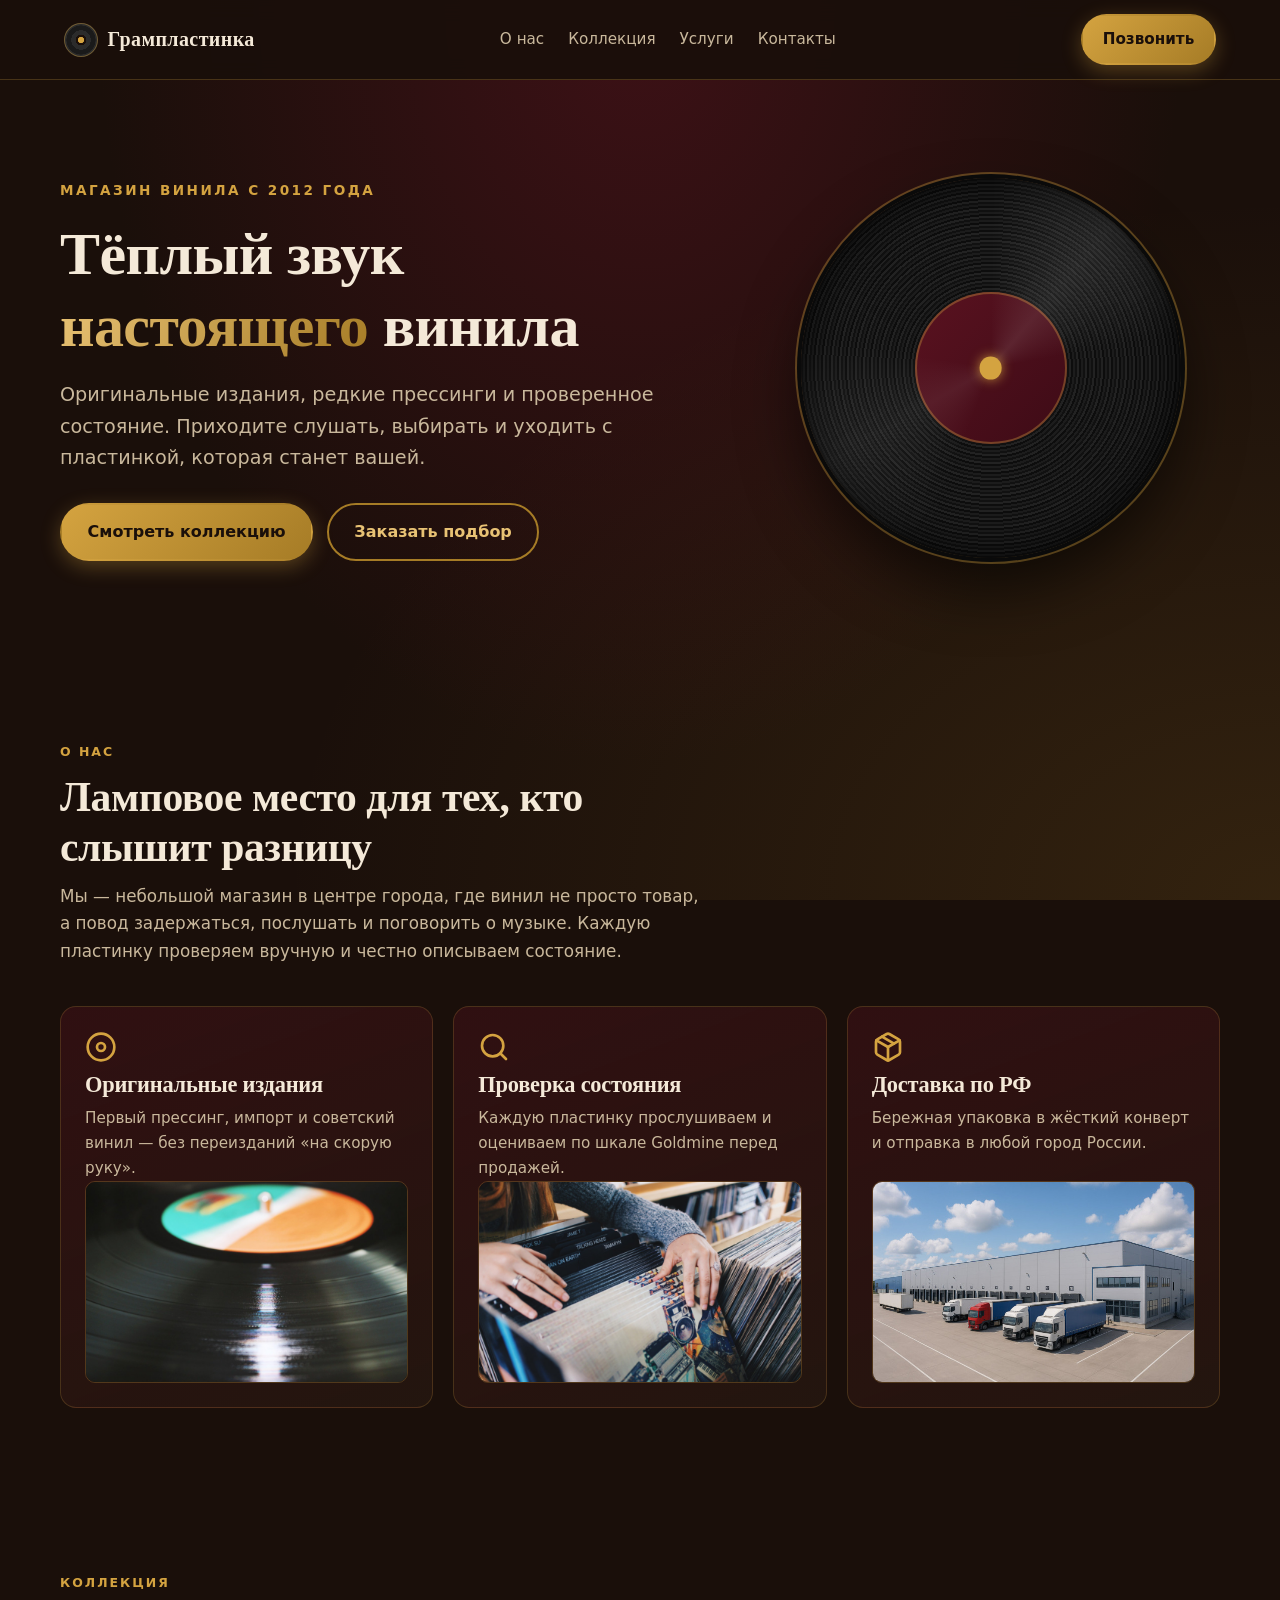
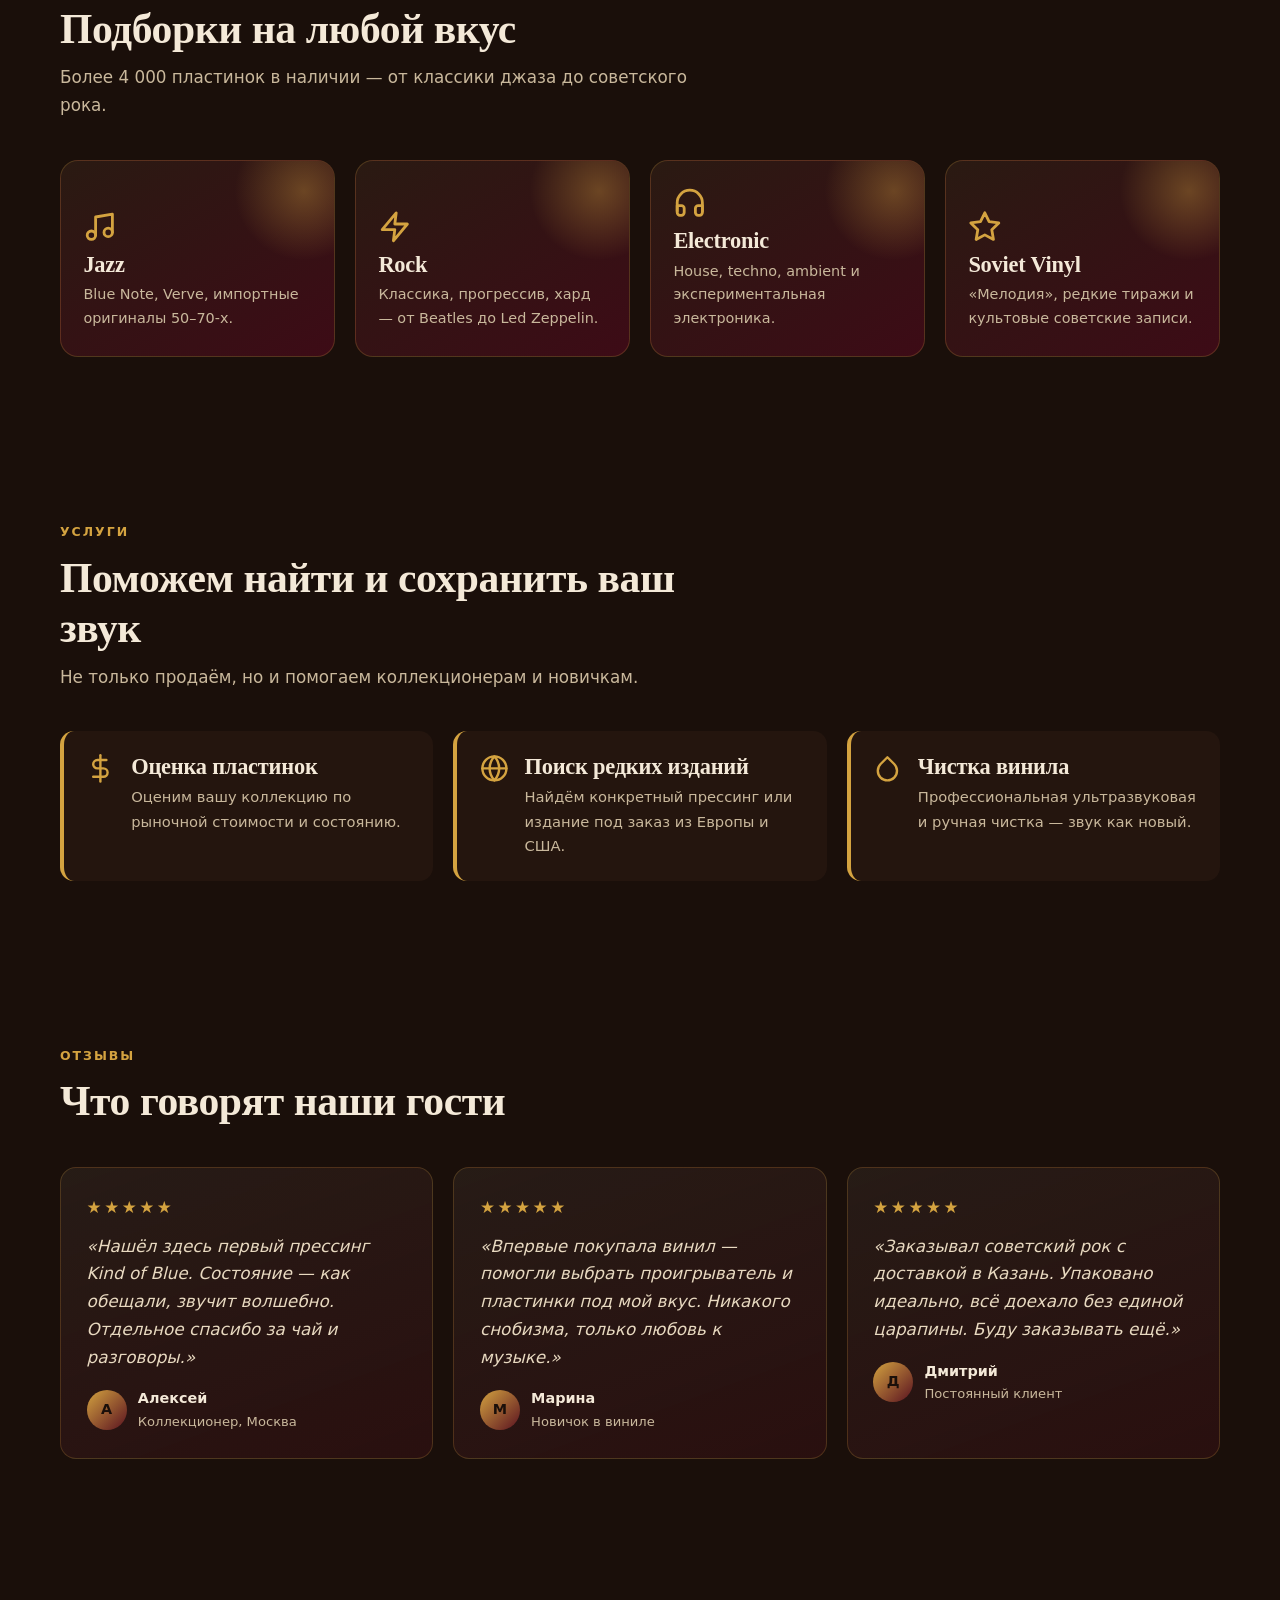
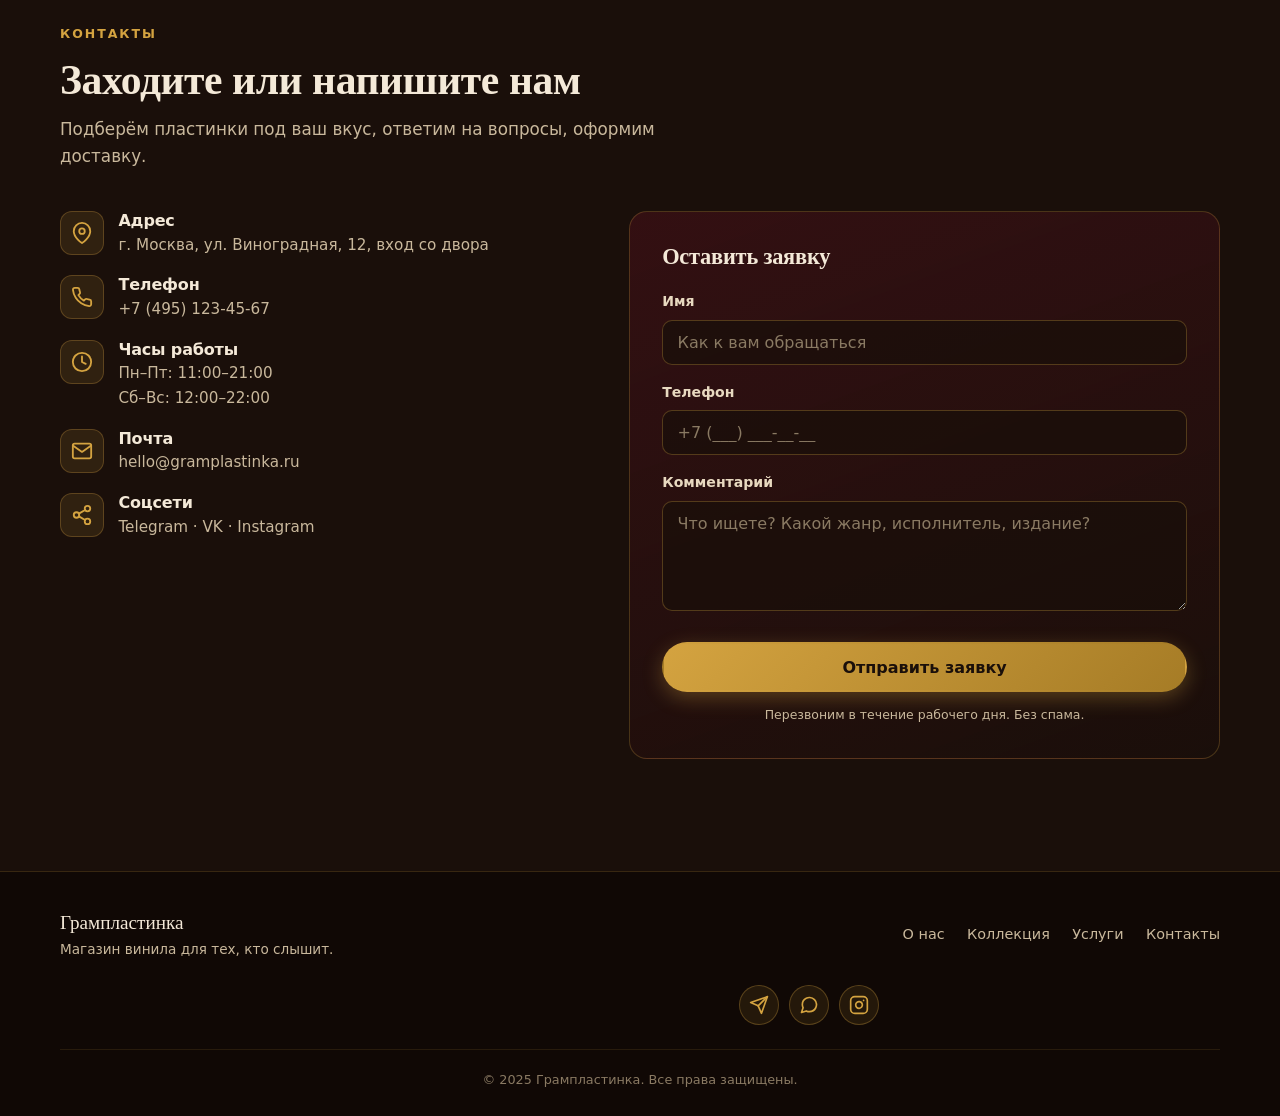
==== commit 91389c79: "добавление фото" ====
--- a/index.html
+++ b/index.html
@@ -3,7 +3,7 @@
 <head>
   <meta charset="UTF-8">
   <meta name="viewport" content="width=device-width, initial-scale=1.0">
-  <title>Грампластинка — магазин винила в Москве | Оригинальные пластинки с 2012 года</title>
+  <title>Грампластинка — магазин виниловых пластинок в Москве | Оригинальные пластинки с 2012 года</title>
   <meta name="description" content="Винтажный магазин виниловых пластинок в Москве — оригинальные издания, проверка состояния по шкале Goldmine, доставка по РФ. Более 4 000 пластинок в наличии.">
   <meta name="theme-color" content="#1a0f0a">
 
@@ -411,6 +411,41 @@
     .feature h3 { color: var(--cream); margin-bottom: 0.4rem; }
     .feature p { font-size: 0.95rem; }
 
+    /* ===== ФОТО В КАРТОЧКАХ «О НАС» (дополнение к .feature) ===== */
+    /* Карточка — колонка: текст сверху, фото прижато к низу на десктопе,
+       чтобы карточки в трёх колонках выглядели одинаково по высоте.
+       Существующие правила .feature и .feature:hover не изменяются. */
+    .feature {
+      display: flex;
+      flex-direction: column;
+    }
+    .feature-media {
+      width: 100%;
+      height: auto;
+      aspect-ratio: 800 / 500;
+      object-fit: cover;
+      object-position: center;
+      display: block;
+      margin-top: 1rem;
+      border-radius: 10px;
+      border: 1px solid rgba(212, 163, 64, 0.25);
+    }
+    @media (min-width: 768px) {
+      .feature-media {
+        margin-top: auto;
+      }
+    }
+    /* Новый эффект наведения дополняет transform / border-color / box-shadow
+       из .feature:hover и не конфликтует с ними */
+    @media (prefers-reduced-motion: no-preference) {
+      .feature-media {
+        transition: filter 0.25s ease;
+      }
+      .feature:hover .feature-media {
+        filter: brightness(1.06);
+      }
+    }
+
     /* ===== КОЛЛЕКЦИЯ ===== */
     .collection-grid {
       display: grid;
@@ -735,16 +770,19 @@
             <svg class="feature-icon" viewBox="0 0 24 24" fill="none" stroke="currentColor" stroke-width="2" stroke-linecap="round" stroke-linejoin="round" aria-hidden="true"><circle cx="12" cy="12" r="10"></circle><circle cx="12" cy="12" r="3"></circle></svg>
             <h3>Оригинальные издания</h3>
             <p>Первый прессинг, импорт и советский винил — без переизданий «на скорую руку».</p>
+            <img class="feature-media" src="пластинка 1.jpg" alt="Оригинальный прессинг виниловой пластинки на вертушке" width="800" height="500" loading="lazy" decoding="async">
           </article>
           <article class="feature">
             <svg class="feature-icon" viewBox="0 0 24 24" fill="none" stroke="currentColor" stroke-width="2" stroke-linecap="round" stroke-linejoin="round" aria-hidden="true"><circle cx="11" cy="11" r="8"></circle><line x1="21" y1="21" x2="16.65" y2="16.65"></line></svg>
             <h3>Проверка состояния</h3>
             <p>Каждую пластинку прослушиваем и оцениваем по шкале Goldmine перед продажей.</p>
+            <img class="feature-media" src="пластинки.jpg" alt="Прослушивание пластинок и оценка состояния по шкале Goldmine" width="800" height="500" loading="lazy" decoding="async">
           </article>
           <article class="feature">
             <svg class="feature-icon" viewBox="0 0 24 24" fill="none" stroke="currentColor" stroke-width="2" stroke-linecap="round" stroke-linejoin="round" aria-hidden="true"><line x1="16.5" y1="9.4" x2="7.5" y2="4.21"></line><path d="M21 16V8a2 2 0 0 0-1-1.73l-7-4a2 2 0 0 0-2 0l-7 4A2 2 0 0 0 3 8v8a2 2 0 0 0 1 1.73l7 4a2 2 0 0 0 2 0l7-4A2 2 0 0 0 21 16z"></path><polyline points="3.27 6.96 12 12.01 20.73 6.96"></polyline><line x1="12" y1="22.08" x2="12" y2="12"></line></svg>
             <h3>Доставка по РФ</h3>
             <p>Бережная упаковка в жёсткий конверт и отправка в любой город России.</p>
+            <img class="feature-media" src="доставка.jpg" alt="Пластинки в жёстких конвертах, подготовленные к отправке" width="800" height="500" loading="lazy" decoding="async">
           </article>
         </div>
       </div>
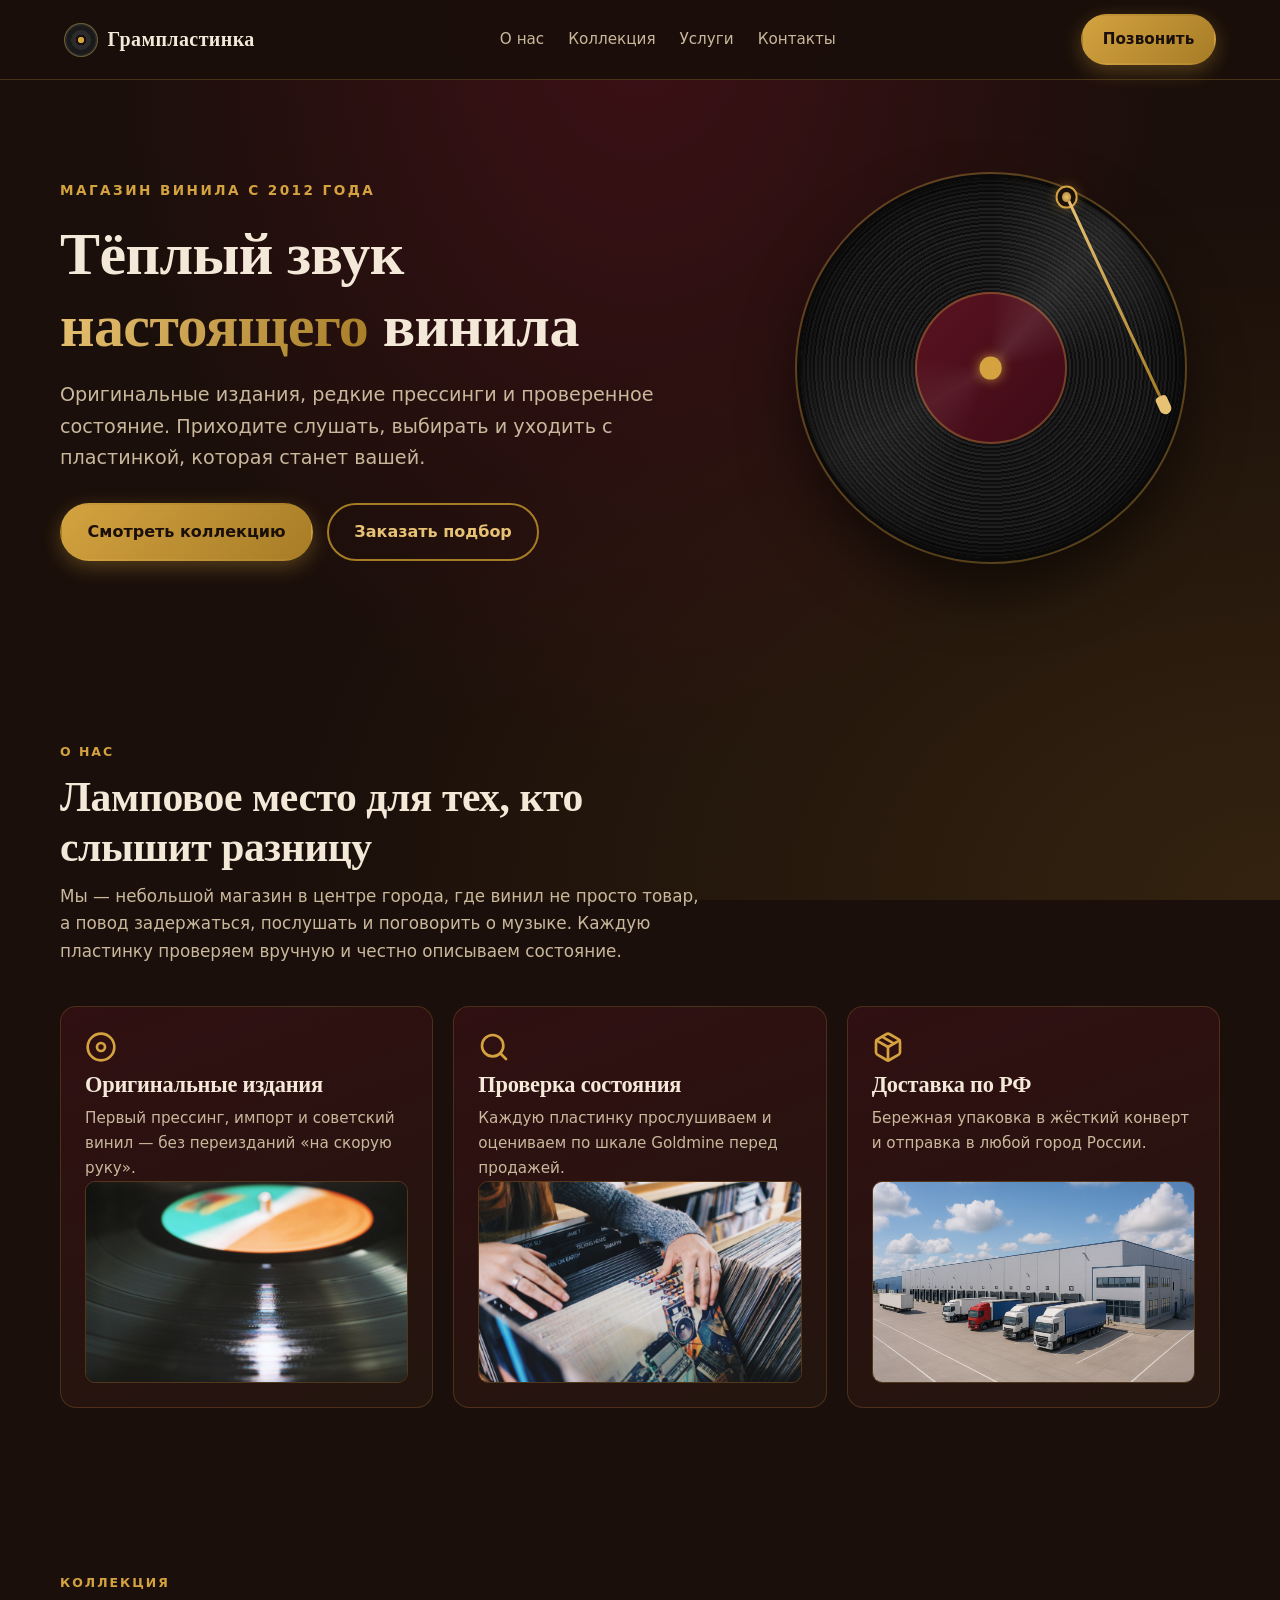
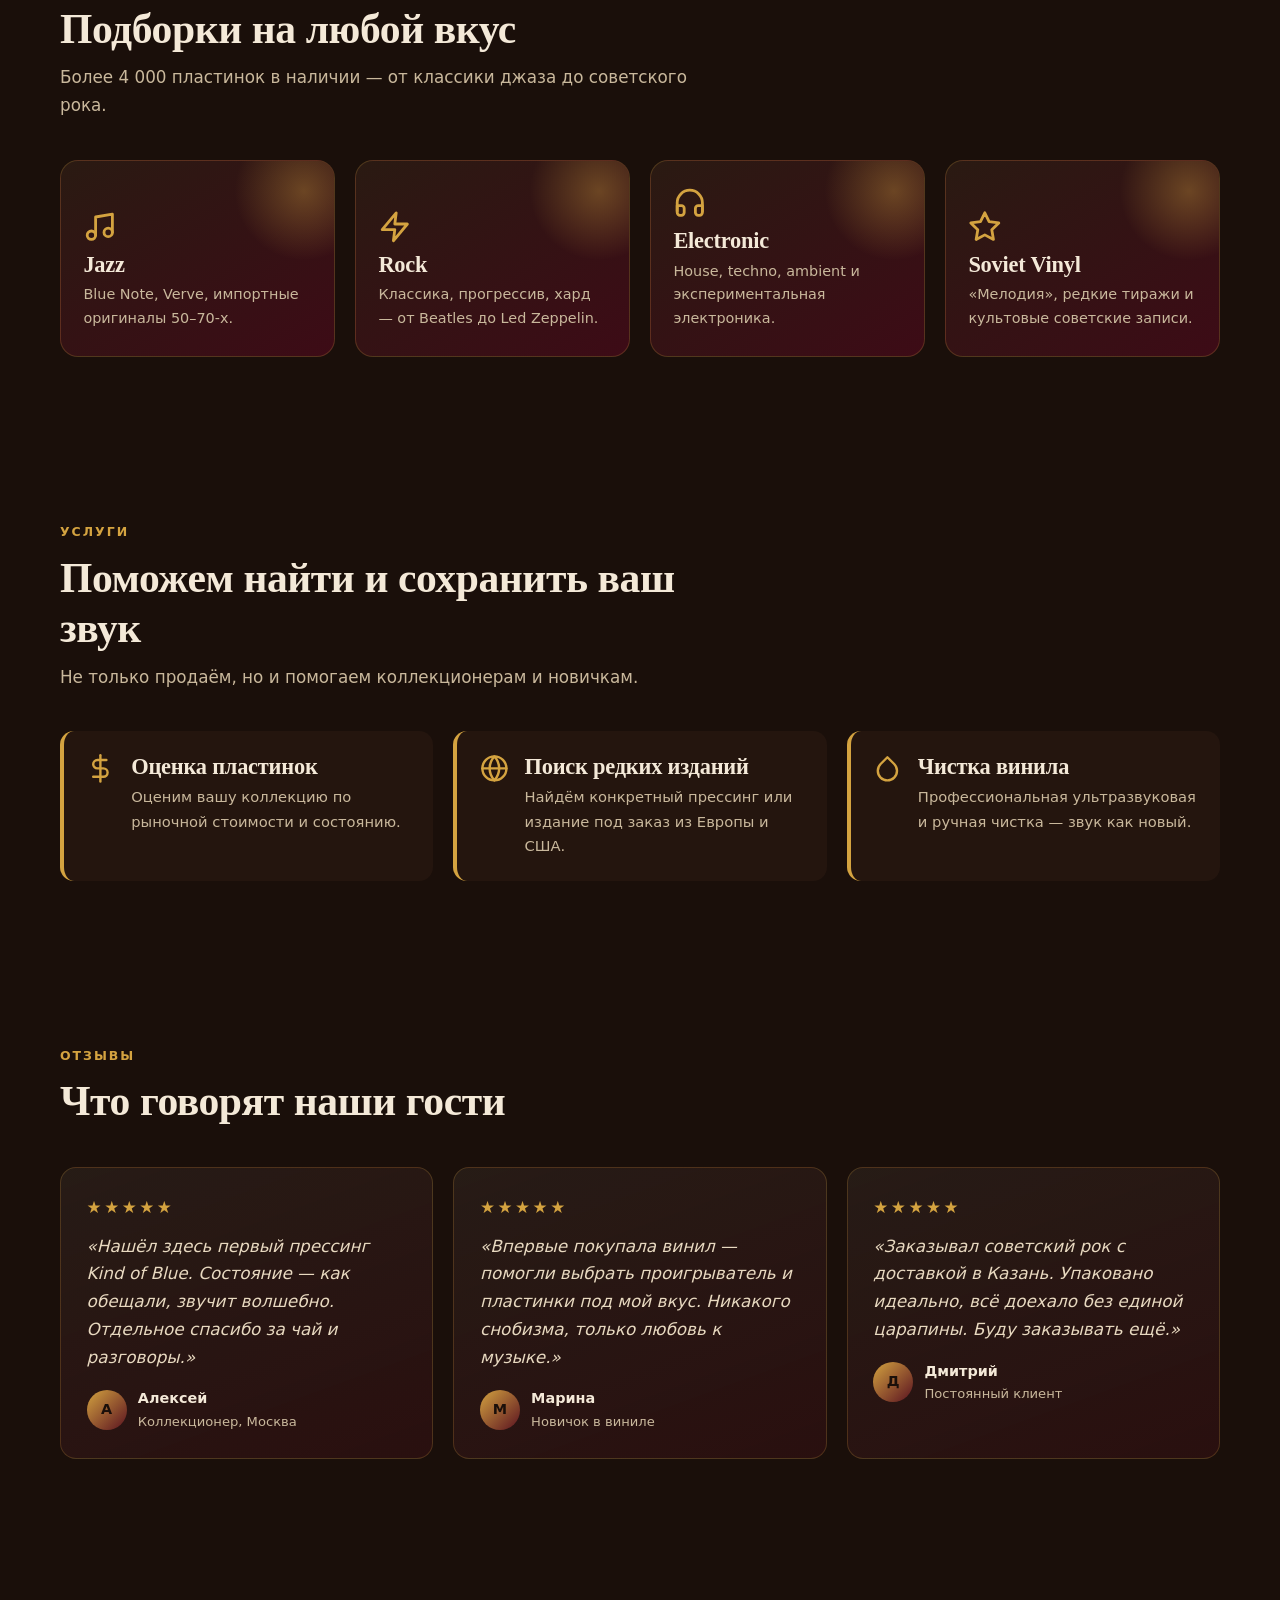
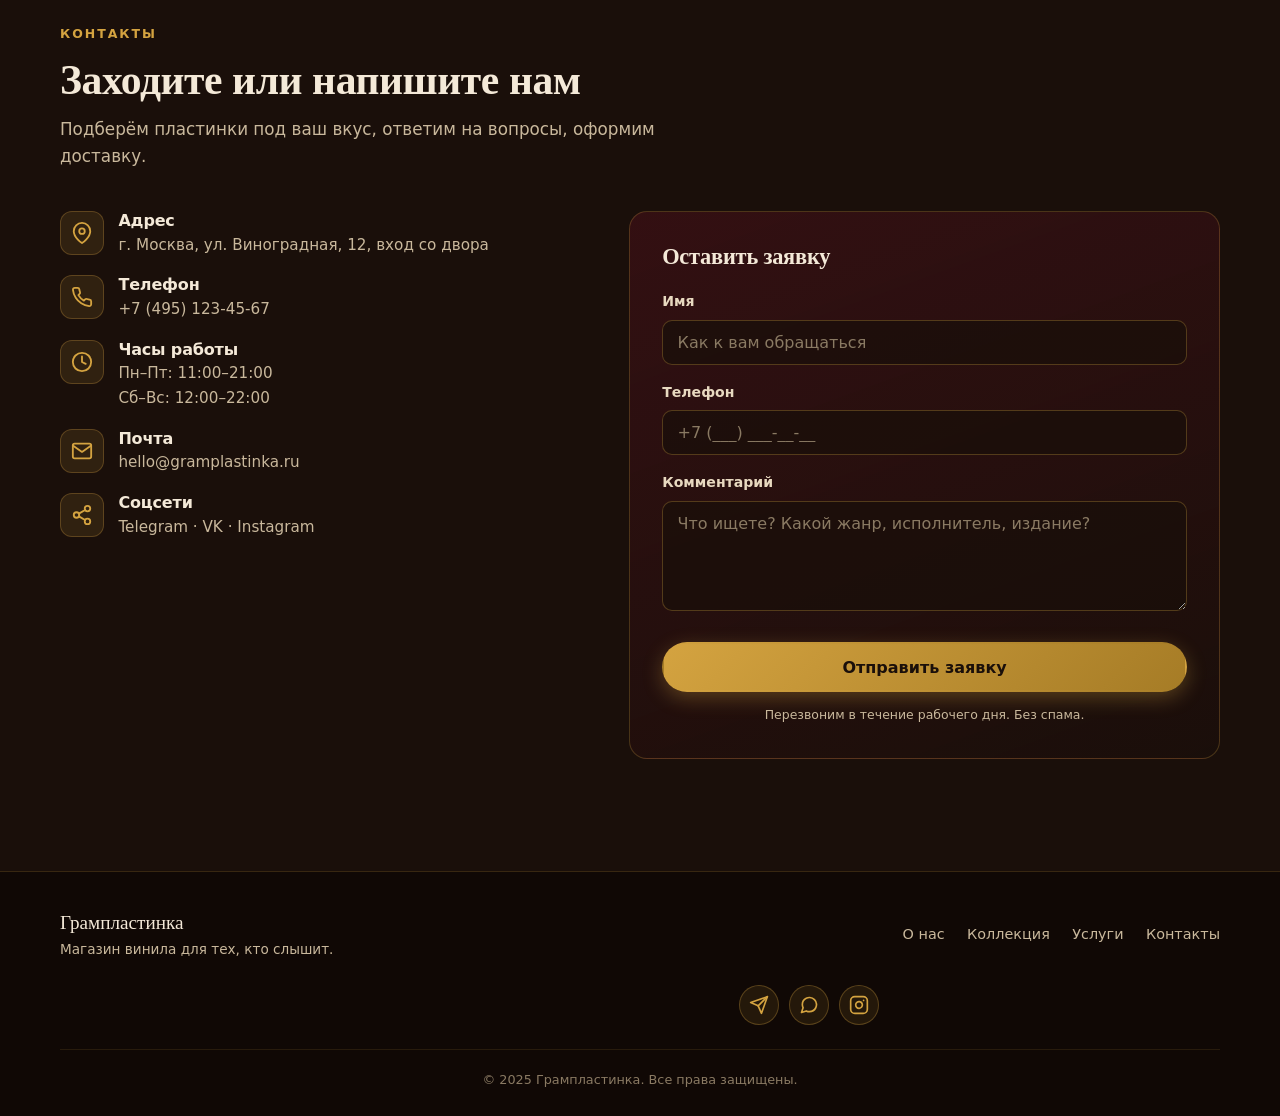
==== commit f5236a9f: "анимация" ====
--- a/index.html
+++ b/index.html
@@ -700,6 +700,155 @@
       html { scroll-behavior: auto; }
       * { transition: none !important; }
     }
+
+    /* ===== ТОНАРМ / ИГЛА НА ПЛАСТИНКЕ ===== */
+    /* Тонарм собран из 4 span'ов вокруг точки-пивота (.tonearm —
+       нулевая точка-якорь в правом верхнем секторе пластинки).
+       .vinyl целиком вращается (animation: spin), поэтому .tonearm
+       компенсирует это обратным вращением: визуально тонарм стоит
+       на месте, пока пластинка крутится под ним. Все размеры заданы
+       через var(--v) = ширину .vinyl, поэтому тонарм пропорционально
+       масштабируется на любом экране и не влияет на layout (нет CLS). */
+    .tonearm {
+      /* ширина .vinyl — единая база всех размеров тонарма */
+      --v: clamp(220px, 60vw, 380px);
+      /* длина стержня от пивота до головки */
+      --arm: calc(var(--v) * 0.6);
+      position: absolute;
+      top: 5%;
+      left: 70%;
+      width: 0;
+      height: 0;
+      z-index: 3; /* выше .vinyl-shine */
+      pointer-events: none;
+      /* Компенсация вращения .vinyl: тонарм остаётся неподвижным.
+         Вращать нужно вокруг ТОГО ЖЕ центра, что и .vinyl, иначе
+         обратное вращение не погасит вращение родителя. Центр
+         пластинки относительно якоря .tonearm (left 70%, top 5%)
+         находится на (-0.2 * --v, +0.45 * --v). */
+      transform-origin: calc(var(--v) * -0.2) calc(var(--v) * 0.45);
+      animation: spin-reverse 22s linear infinite;
+    }
+    @keyframes spin-reverse { to { transform: rotate(-360deg); } }
+
+    /* База тонарма — тёмный круг с золотой обводкой, центр на пивоте */
+    .tonearm-base {
+      position: absolute;
+      top: 0;
+      left: 0;
+      width: calc(var(--v) * 0.06);
+      aspect-ratio: 1;
+      transform: translate(-50%, -50%);
+      background: var(--brown-deep);
+      border: 2px solid var(--gold);
+      border-radius: 50%;
+      box-shadow: 0 0 12px rgba(212, 163, 64, 0.35);
+    }
+
+    /* Пивот — маленькая золотая ось вращения поверх базы */
+    .tonearm-pivot {
+      position: absolute;
+      top: 0;
+      left: 0;
+      width: calc(var(--v) * 0.026);
+      min-width: 6px;
+      aspect-ratio: 1;
+      transform: translate(-50%, -50%);
+      background: radial-gradient(circle, var(--gold-light), var(--gold-dark));
+      border-radius: 50%;
+      z-index: 2;
+    }
+
+    /* Стержень — тонкая золотая линия от пивота вниз.
+       transform-origin — точка пивота: вращение поднимает/опускает головку.
+       Поднятое положение: rotate(-25deg) — игла у края пластинки, «в воздухе». */
+    .tonearm-stick {
+      position: absolute;
+      top: 0;
+      left: 0;
+      width: 3px;
+      height: var(--arm);
+      transform: translateX(-50%) rotate(-25deg);
+      transform-origin: top center;
+      background: linear-gradient(to bottom, var(--gold-light), var(--gold-dark));
+      border-radius: 2px;
+      transition: transform 0.6s cubic-bezier(.34, 1.56, .64, 1);
+    }
+
+    /* Головка с иглой — на конце стержня. Вращается вокруг того же
+       пивота (transform-origin вычислен через var(--arm)), поэтому
+       движется жёстко вместе со стержнем. Цвет --gold-light контрастен
+       на тёмном виниле (соотношение заметно выше 3:1). */
+    .tonearm-head {
+      position: absolute;
+      top: calc(var(--arm) - 8px);
+      left: 0;
+      width: calc(var(--v) * 0.032);
+      height: calc(var(--v) * 0.05);
+      transform: translateX(-50%) rotate(-25deg);
+      transform-origin: 50% calc(8px - var(--arm));
+      background: var(--gold-light);
+      border-radius: 4px 4px 6px 6px;
+      box-shadow: 0 1px 4px rgba(0, 0, 0, 0.55);
+      transition: transform 0.6s cubic-bezier(.34, 1.56, .64, 1);
+    }
+
+    /* Hover: стержень опускается до rotate(-15deg) — головка касается
+       бороздок (~35–40% ширины пластинки от центра, вне лейбла и оси).
+       cubic-bezier с перелётом даёт мягкую «пружинку» при опускании;
+       возврат идёт через тот же transition (свойство — только transform). */
+    .vinyl:hover .tonearm-stick {
+      transform: translateX(-50%) rotate(-15deg);
+    }
+    .vinyl:hover .tonearm-head {
+      transform: translateX(-50%) rotate(-15deg);
+      /* «пружинка» иглы после касания: затухающее покачивание ±1.5deg */
+      animation: tonearm-bounce 0.4s ease-out 0.6s;
+    }
+
+    @keyframes tonearm-bounce {
+      0%, 100% { transform: translateX(-50%) rotate(-15deg); }
+      25%      { transform: translateX(-50%) rotate(-16.5deg); }
+      55%      { transform: translateX(-50%) rotate(-13.8deg); }
+      80%      { transform: translateX(-50%) rotate(-15.4deg); }
+    }
+
+    /* Блик-тень от иглы на бороздке: проявляется, когда игла коснулась */
+    .tonearm::after {
+      content: "";
+      position: absolute;
+      left: calc(var(--arm) * 0.28);
+      top: calc(var(--arm) * 1.02);
+      width: calc(var(--v) * 0.11);
+      height: 2px;
+      background: linear-gradient(90deg, transparent, rgba(212, 163, 64, 0.85), transparent);
+      border-radius: 1px;
+      opacity: 0;
+      transform: translateX(-50%);
+      transition: opacity 0.6s ease 0.45s;
+    }
+    .vinyl:hover .tonearm::after { opacity: 1; }
+
+    /* Reduced motion: тонарм статично опущен, без transition и animation */
+    @media (prefers-reduced-motion: reduce) {
+      .tonearm { animation: none; }
+      .tonearm-stick,
+      .tonearm-head {
+        transition: none;
+        transform: translateX(-50%) rotate(-15deg);
+      }
+      .tonearm-head { animation: none; }
+      .tonearm::after { opacity: 1; transition: none; }
+    }
+
+    /* < 480px: отдельный scale не нужен — все размеры тонарма заданы
+       через var(--v) (ширину .vinyl), поэтому он пропорционально
+       уменьшается вместе с пластинкой и не перекрывает её.
+       На узких экранах лишь утончаем линии. */
+    @media (max-width: 479px) {
+      .tonearm-base { border-width: 1.5px; }
+      .tonearm-stick { width: 2px; }
+    }
   </style>
 </head>
 <body>
@@ -746,6 +895,12 @@
         <!-- Визуал: пластинка на чистом CSS -->
         <div class="hero-visual" aria-hidden="true">
           <div class="vinyl">
+            <div class="tonearm" aria-hidden="true">
+              <span class="tonearm-base"></span>
+              <span class="tonearm-pivot"></span>
+              <span class="tonearm-stick"></span>
+              <span class="tonearm-head"></span>
+            </div>
             <span class="vinyl-shine"></span>
           </div>
         </div>
